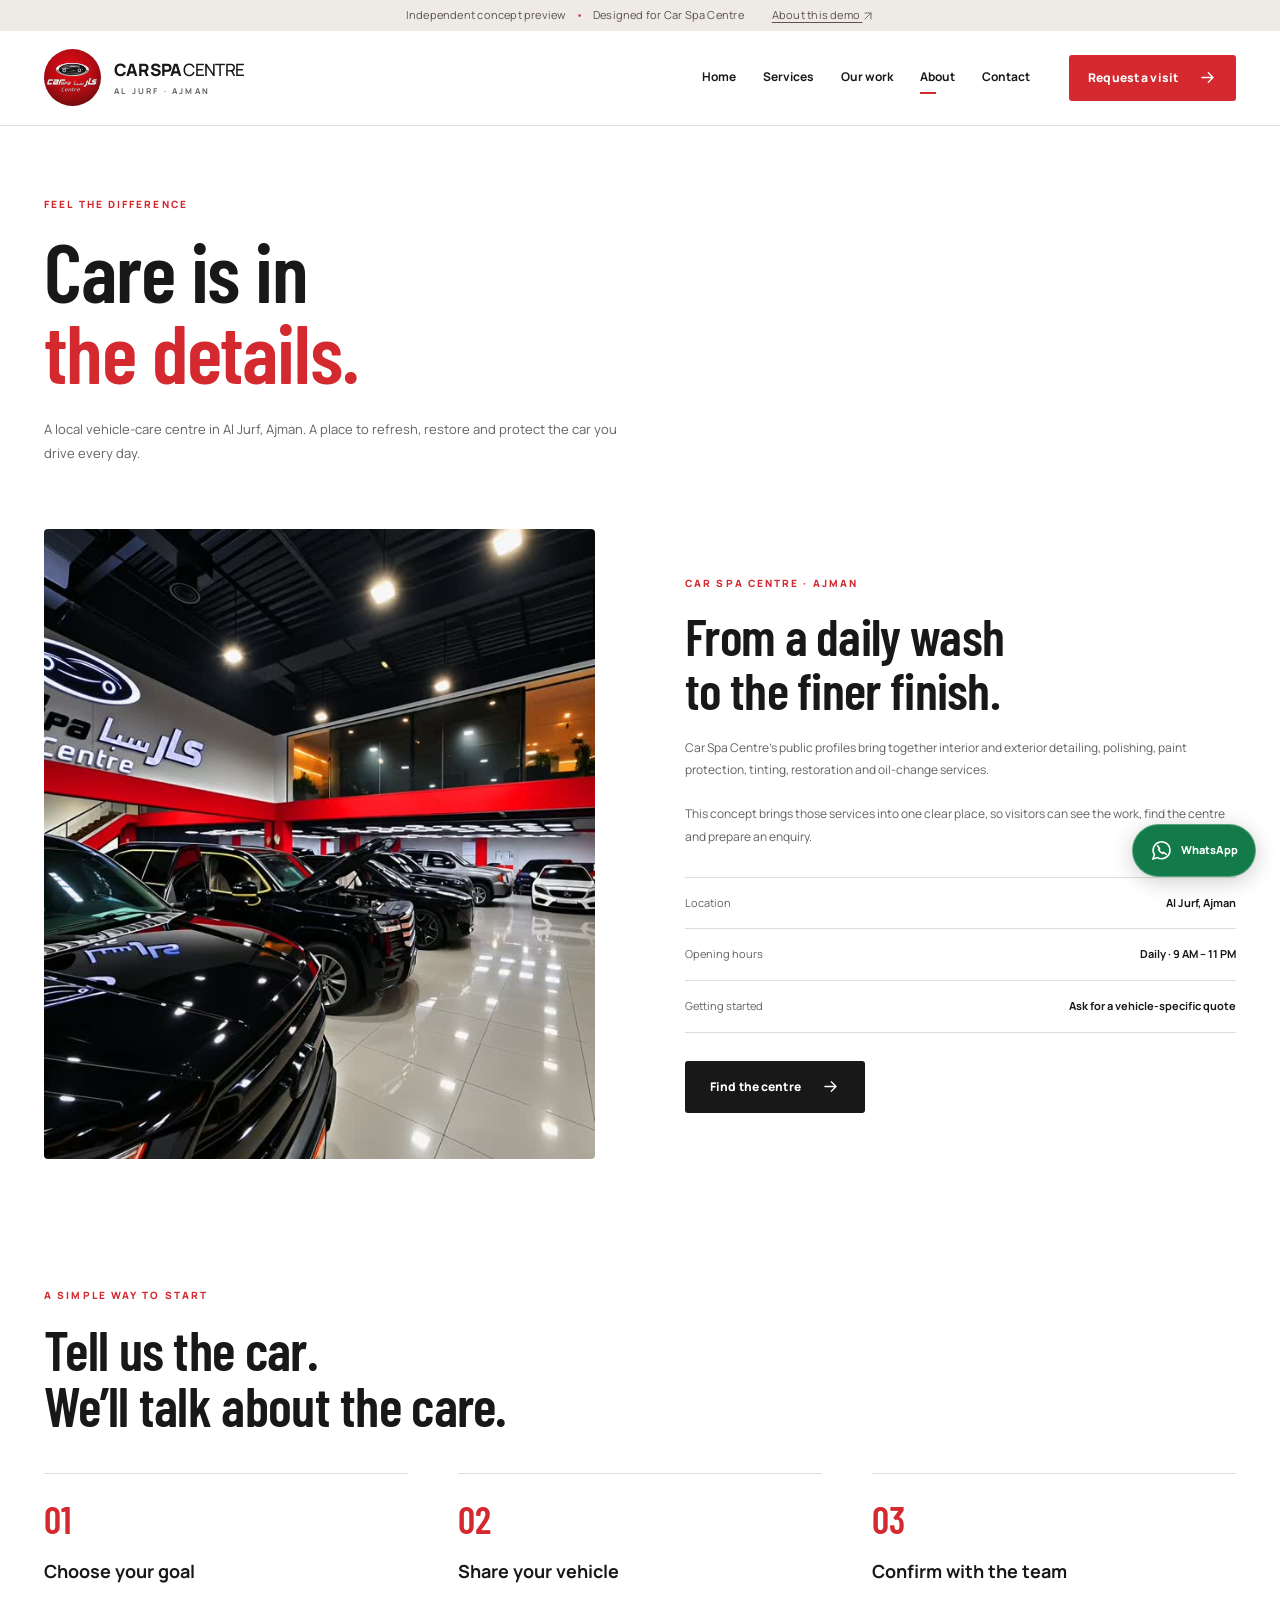
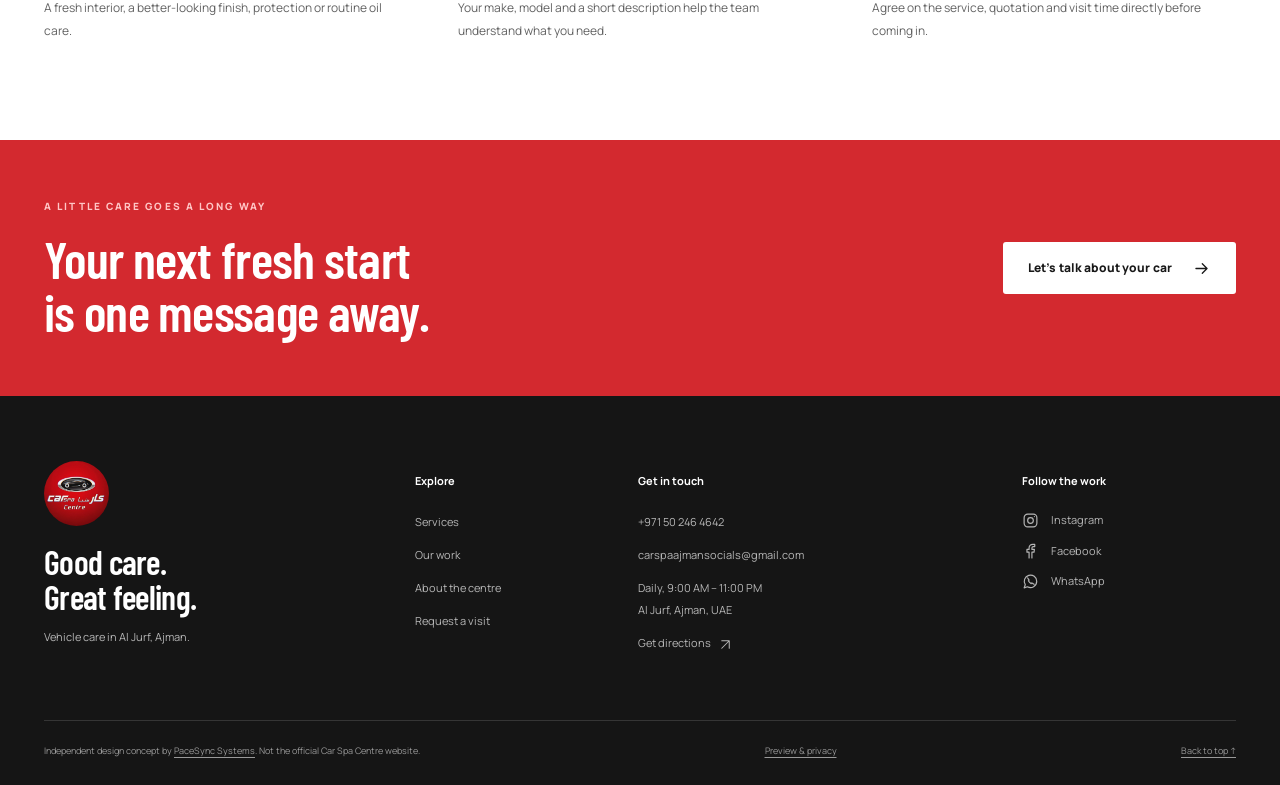
==== about.html @ 557c036c "Build Car Spa Centre independent responsive website concept" ====
<!doctype html><html lang="en"><head><meta charset="utf-8"><meta name="viewport" content="width=device-width,initial-scale=1"><title>About | Car Spa Centre Concept</title><meta name="description" content="Independent concept preview for Car Spa Centre in Al Jurf, Ajman. Explore vehicle detailing, polishing, PPF, tinting and visit enquiries."><meta name="robots" content="noindex,nofollow,noarchive"><meta name="theme-color" content="#151515"><meta name="referrer" content="strict-origin-when-cross-origin"><meta property="og:title" content="Car Spa Centre | Website Concept"><meta property="og:description" content="A temporary, independent website concept for Car Spa Centre in Ajman."><link rel="icon" type="image/jpeg" href="./assets/logo.jpg"><link rel="preconnect" href="https://fonts.googleapis.com"><link rel="preconnect" href="https://fonts.gstatic.com" crossorigin><link href="https://fonts.googleapis.com/css2?family=Barlow+Condensed:wght@500;600;700;800&family=Manrope:wght@400;500;600;700;800&display=swap" rel="stylesheet"><link href="./assets/style.css" rel="stylesheet"><script src="./assets/app.js" defer></script></head><body id="top"><a class="skip" href="#main">Skip to content</a>
    <div class="preview-ribbon">Independent concept preview <span>•</span> Designed for Car Spa Centre <a href="./privacy.html">About this demo <svg class="icon " viewBox="0 0 24 24" fill="none" stroke="currentColor" stroke-width="1.65" stroke-linecap="round" stroke-linejoin="round" aria-hidden="true"><path d="M6 18 18 6M6 6h12v12"/></svg></a></div>
    <header class="site-header"><div class="wrap nav-wrap">
      <a class="brand" href="./index.html" aria-label="Car Spa Centre home"><img src="./assets/logo.jpg" width="60" height="60" alt="Car Spa Centre logo"><span>CAR SPA <strong>CENTRE</strong><small>AL JURF · AJMAN</small></span></a>
      <button class="menu-toggle" aria-label="Open navigation" aria-controls="main-nav" aria-expanded="false"><svg class="icon " viewBox="0 0 24 24" fill="none" stroke="currentColor" stroke-width="1.65" stroke-linecap="round" stroke-linejoin="round" aria-hidden="true"><path d="M4 7h16M4 12h16M4 17h16"/></svg></button>
      <nav id="main-nav" aria-label="Main navigation"><a class="nav-link" href="./index.html">Home</a><a class="nav-link" href="./services.html">Services</a><a class="nav-link" href="./gallery.html">Our work</a><a class="nav-link active" href="./about.html">About</a><a class="nav-link" href="./contact.html">Contact</a><a class="btn btn-red" href="./booking.html">Request a visit<svg class="icon " viewBox="0 0 24 24" fill="none" stroke="currentColor" stroke-width="1.65" stroke-linecap="round" stroke-linejoin="round" aria-hidden="true"><path d="M5 12h14M13 6l6 6-6 6"/></svg></a></nav>
    </div></header><main id="main"><section class="page-heading wrap"><div><p class="eyebrow">FEEL THE DIFFERENCE</p><h1>Care is in<br><em>the details.</em></h1><p class="lede">A local vehicle-care centre in Al Jurf, Ajman. A place to refresh, restore and protect the car you drive every day.</p></div></section><section class="wrap about-layout"><div class="about-photo"><img src="./assets/social-10.jpg" alt="Vehicles inside Car Spa Centre’s Ajman workshop" loading="lazy"></div><div class="about-copy"><p class="eyebrow">CAR SPA CENTRE · AJMAN</p><h2>From a daily wash<br>to the finer finish.</h2><p>Car Spa Centre’s public profiles bring together interior and exterior detailing, polishing, paint protection, tinting, restoration and oil-change services.</p><p>This concept brings those services into one clear place, so visitors can see the work, find the centre and prepare an enquiry.</p><div class="about-facts"><div><span>Location</span><strong>Al Jurf, Ajman</strong></div><div><span>Opening hours</span><strong>Daily · 9 AM – 11 PM</strong></div><div><span>Getting started</span><strong>Ask for a vehicle-specific quote</strong></div></div><a class="btn btn-dark" href="./contact.html">Find the centre<svg class="icon " viewBox="0 0 24 24" fill="none" stroke="currentColor" stroke-width="1.65" stroke-linecap="round" stroke-linejoin="round" aria-hidden="true"><path d="M5 12h14M13 6l6 6-6 6"/></svg></a></div></section><section class="section wrap"><p class="eyebrow">A SIMPLE WAY TO START</p><h2>Tell us the car.<br>We’ll talk about the care.</h2><div class="steps-grid"><article><span>01</span><h3>Choose your goal</h3><p>A fresh interior, a better-looking finish, protection or routine oil care.</p></article><article><span>02</span><h3>Share your vehicle</h3><p>Your make, model and a short description help the team understand what you need.</p></article><article><span>03</span><h3>Confirm with the team</h3><p>Agree on the service, quotation and visit time directly before coming in.</p></article></div></section><section class="cta-band"><div class="wrap cta-inner"><div><p class="eyebrow light">A LITTLE CARE GOES A LONG WAY</p><h2>Your next fresh start<br>is one message away.</h2></div><a class="btn btn-white" href="./booking.html">Let’s talk about your car<svg class="icon " viewBox="0 0 24 24" fill="none" stroke="currentColor" stroke-width="1.65" stroke-linecap="round" stroke-linejoin="round" aria-hidden="true"><path d="M5 12h14M13 6l6 6-6 6"/></svg></a></div></section></main><footer class="site-footer"><div class="wrap footer-top">
      <div class="footer-brand"><img src="./assets/logo.jpg" width="78" height="78" alt="Car Spa Centre logo"><h2>Good care.<br>Great feeling.</h2><p>Vehicle care in Al Jurf, Ajman.</p></div>
      <div><h3>Explore</h3><a href="./services.html">Services</a><a href="./gallery.html">Our work</a><a href="./about.html">About the centre</a><a href="./booking.html">Request a visit</a></div>
      <div><h3>Get in touch</h3><a href="tel:+971502464642">+971 50 246 4642</a><a href="mailto:carspaajmansocials@gmail.com">carspaajmansocials@gmail.com</a><p>Daily, 9:00 AM – 11:00 PM<br>Al Jurf, Ajman, UAE</p><a href="https://maps.app.goo.gl/d8m8VU2Wt5PqxQD37" target="_blank" rel="noopener noreferrer">Get directions <svg class="icon " viewBox="0 0 24 24" fill="none" stroke="currentColor" stroke-width="1.65" stroke-linecap="round" stroke-linejoin="round" aria-hidden="true"><path d="M6 18 18 6M6 6h12v12"/></svg></a></div>
      <div><h3>Follow the work</h3><div class="social-links"><a class="" href="https://www.instagram.com/carspacentre_/" target="_blank" rel="noopener noreferrer"><svg class="icon " viewBox="0 0 24 24" fill="none" stroke="currentColor" stroke-width="1.65" stroke-linecap="round" stroke-linejoin="round" aria-hidden="true"><rect x="3" y="3" width="18" height="18" rx="5"/><circle cx="12" cy="12" r="4"/><path d="M17.5 6.5h.01"/></svg><span>Instagram</span></a><a class="" href="https://www.facebook.com/profile.php?id=61586666601255" target="_blank" rel="noopener noreferrer"><svg class="icon " viewBox="0 0 24 24" fill="none" stroke="currentColor" stroke-width="1.65" stroke-linecap="round" stroke-linejoin="round" aria-hidden="true"><path d="M14 21v-8h3l.5-4H14V7c0-1.5.5-2 2-2h2V2h-3c-3 0-5 2-5 5v2H7v4h3v8"/></svg><span>Facebook</span></a><a class="" href="https://wa.me/971522851669" target="_blank" rel="noopener noreferrer"><svg class="icon " viewBox="0 0 24 24" fill="none" stroke="currentColor" stroke-width="1.65" stroke-linecap="round" stroke-linejoin="round" aria-hidden="true"><path d="M20.8 11.7a8.8 8.8 0 0 1-13.1 7.7L3 21l1.6-4.5a8.8 8.8 0 1 1 16.2-4.8Z"/><path d="m8 7 2 3-1 1c1 2 2 3 4 4l1-1 3 2"/></svg><span>WhatsApp</span></a></div></div>
    </div><div class="wrap footer-bottom"><p>Independent design concept by <a href="https://pacesyncsystems.com" target="_blank" rel="noopener noreferrer">PaceSync Systems</a>. Not the official Car Spa Centre website.</p><a href="./privacy.html">Preview & privacy</a><a href="#top">Back to top ↑</a></div></footer>
    <a class="floating-wa" href="https://wa.me/971522851669" target="_blank" rel="noopener noreferrer" aria-label="Open Car Spa Centre WhatsApp"><svg class="icon " viewBox="0 0 24 24" fill="none" stroke="currentColor" stroke-width="1.65" stroke-linecap="round" stroke-linejoin="round" aria-hidden="true"><path d="M20.8 11.7a8.8 8.8 0 0 1-13.1 7.7L3 21l1.6-4.5a8.8 8.8 0 1 1 16.2-4.8Z"/><path d="m8 7 2 3-1 1c1 2 2 3 4 4l1-1 3 2"/></svg><span>WhatsApp</span></a></body></html>
---- assets/style.css ----
:root{--red:#d3292f;--red-dark:#ae1e25;--ink:#181818;--muted:#626262;--paper:#fff;--soft:#f5f4f1;--line:#deded9;--display:'Barlow Condensed',Impact,'Arial Narrow',sans-serif;--sans:Manrope,Arial,sans-serif}*{box-sizing:border-box}html{scroll-behavior:smooth;scroll-padding-top:124px}body{margin:0;background:var(--paper);color:var(--ink);font-family:var(--sans);font-size:15px;line-height:1.7}h1,h2,h3,p{margin:0}h1,h2,h3{line-height:1.05}a{color:inherit;text-decoration:none}button,input,select,textarea{font:inherit}button,a,input,textarea,select{-webkit-tap-highlight-color:transparent}button{cursor:pointer}a,button{touch-action:manipulation}img{max-width:100%;display:block}button{color:inherit}button:focus-visible,a:focus-visible,summary:focus-visible{outline:3px solid #e88b19;outline-offset:4px}input:focus,select:focus,textarea:focus{outline:2px solid var(--red);outline-offset:1px}[hidden]{display:none!important}.wrap{width:min(1280px,calc(100% - 88px));margin:auto}.icon{width:22px;height:22px;flex-shrink:0;vertical-align:middle}.sr-only{position:absolute;width:1px;height:1px;padding:0;overflow:hidden;clip:rect(0,0,0,0);white-space:nowrap;border:0}.skip{position:fixed;left:16px;top:-80px;z-index:100;padding:12px 20px;background:white;color:black}.skip:focus{top:12px}.preview-ribbon{display:flex;gap:10px;justify-content:center;align-items:center;background:#eeeae5;color:#5c514e;font-size:11px;letter-spacing:.02em;padding:6px 18px;min-height:30px}.preview-ribbon a{margin-left:18px;text-decoration:underline;text-underline-offset:3px}.preview-ribbon .icon{width:12px;height:12px}.preview-ribbon span{color:var(--red)}.site-header{position:sticky;top:0;background:#fff;z-index:30;border-bottom:1px solid var(--line)}.nav-wrap{height:94px;display:flex;justify-content:space-between;align-items:center;gap:24px}.brand{display:flex;align-items:center;gap:13px;line-height:1}.brand img{width:57px;height:57px;border-radius:50%;object-fit:cover}.brand>span{font-size:17px;font-weight:800;letter-spacing:-.7px}.brand strong{font-weight:500}.brand small{display:block;font-size:8px;font-weight:700;letter-spacing:2.2px;margin-top:9px;color:var(--muted)}nav{display:flex;align-items:center;gap:27px}.nav-link{font-size:12px;font-weight:700;position:relative;padding:12px 0}.nav-link.active:after{content:'';position:absolute;bottom:6px;left:0;width:16px;height:2px;background:var(--red)}.nav-link:hover{color:var(--red)}.btn{display:inline-flex;align-items:center;justify-content:center;gap:20px;min-height:52px;padding:15px 24px;border:1px solid transparent;border-radius:3px;font-size:12px;line-height:1.5;font-weight:800;letter-spacing:.01em;transition:background .2s,transform .2s;white-space:normal}.btn:hover{transform:translateY(-2px)}.btn-red{color:white;background:var(--red)}.btn-red:hover{background:var(--red-dark)}.btn-dark{background:var(--ink);color:#fff}.btn-dark:hover{background:#383838}.btn-white{background:#fff;color:var(--ink)}.btn-white:hover{background:#f4e4e4}.btn-outline{border:1px solid var(--line);background:white;gap:10px}.btn-outline:hover{border-color:var(--ink)}nav .btn{margin-left:12px;min-height:46px;padding:12px 18px}.btn .icon{width:19px;height:19px}.menu-toggle{display:none;background:none;border:0;padding:12px}.hero{background:#151515;color:white;overflow:hidden}.hero-layout{display:grid;grid-template-columns:1.06fr 1fr;min-height:675px;position:relative}.hero-copy{padding:65px 35px 44px 0;position:relative;z-index:1}.eyebrow{font-size:10px;font-weight:800;letter-spacing:2.1px;color:var(--red);line-height:1.6;margin-bottom:18px}.eyebrow.light{color:#ffc6c6}.hero .eyebrow{color:#e9c4c3;display:flex;align-items:center;gap:10px}.red-line{width:28px;height:2px;background:var(--red);display:inline-block}.hero h1{font:800 clamp(70px,7.7vw,118px)/.94 var(--display);letter-spacing:-1.9px;margin:19px 0 24px}.hero h1 em{font-style:normal;color:#ed3a42}.hero-description{font-size:14px;line-height:1.8;color:#cecece;max-width:430px}.hero-actions{display:flex;gap:30px;align-items:center;margin-top:31px}.text-link{display:inline-flex;align-items:center;gap:15px;font-size:12px;font-weight:800;color:white;padding:7px 0;line-height:1.4}.text-link .icon{width:19px;height:19px}.text-link:hover{color:#ea454a}.text-link.dark{color:var(--ink);border-bottom:1px solid var(--ink)}.text-link.dark:hover{color:var(--red);border-color:var(--red)}.hero-location{display:flex;gap:13px;align-items:center;padding-top:28px;margin-top:40px;border-top:1px solid #424242;max-width:385px;font-size:12px}.hero-location>.icon{color:#ed3a42}.hero-location span{font-size:10px;color:#a4a4a4;display:block}.hero-location a{margin-left:auto}.hero-image{position:relative;min-height:100%;margin-right:calc((100vw - min(1280px,100vw - 88px)) / -2);overflow:hidden;background:#333}.hero-image>img{width:100%;height:100%;object-fit:cover;object-position:center 53%;position:absolute}.hero-image:after{content:'';position:absolute;inset:0;background:linear-gradient(90deg,rgba(21,21,21,.18),transparent 40%),linear-gradient(0deg,rgba(0,0,0,.65),transparent 35%);pointer-events:none}.image-side-note{position:absolute;left:0;top:42px;writing-mode:vertical-rl;transform:rotate(180deg);padding:18px 12px;background:var(--red);font-size:9px;font-weight:800;letter-spacing:2.5px;z-index:2}.image-corner{position:absolute;right:40px;top:35px;font-size:10px;font-weight:600;text-align:right;letter-spacing:2px;z-index:2;line-height:1.7;text-shadow:0 1px 8px #000}.image-corner strong{font-size:11px;color:white}.hero-image-link{position:absolute;right:40px;bottom:38px;z-index:3;display:flex;align-items:center;gap:25px;font-size:12px;font-weight:800;border-bottom:1px solid #bbb;padding-bottom:8px}.service-marquee{background:var(--red);overflow:hidden;color:white;padding:16px 0}.service-marquee>div{display:flex;align-items:center;justify-content:center;gap:34px;white-space:nowrap;font:600 17px var(--display);letter-spacing:1.2px}.service-marquee span{font-size:12px;opacity:.65}.section{padding-top:98px;padding-bottom:98px}.section-heading{display:flex;justify-content:space-between;gap:44px;align-items:flex-end;margin-bottom:38px}.section-heading h2,h2{font-family:var(--display);font-weight:600;font-size:clamp(38px,4.3vw,60px);letter-spacing:-.7px;line-height:1.02}.section-heading>div:last-child>p{font-size:12px;color:var(--muted);line-height:1.9;margin-bottom:13px}.services-grid{display:grid;grid-template-columns:repeat(4,1fr);gap:22px}.service-card{display:block}.service-photo{position:relative;aspect-ratio:4/4.4;background:#ddd;overflow:hidden;border-radius:4px}.service-photo>img{width:100%;height:100%;object-fit:cover;transition:transform .5s}.service-card:hover .service-photo>img{transform:scale(1.04)}.service-photo:after{content:'';position:absolute;inset:50% 0 0;background:linear-gradient(transparent,#0006)}.service-photo>span{position:absolute;left:17px;top:13px;z-index:1;color:white;font:500 25px var(--display);text-shadow:0 2px 8px #000}.service-photo>.icon{position:absolute;bottom:17px;right:17px;color:white;z-index:1}.service-info{padding:20px 0 0;border-top:2px solid var(--red);margin-top:12px}.service-info h3{font-size:16px;line-height:1.4;font-weight:800;letter-spacing:-.4px}.service-info p{font-size:11px;color:var(--muted);margin-top:8px}.care-finder{background:var(--soft);padding:75px 0}.finder-layout{display:grid;grid-template-columns:.8fr 1.2fr;gap:80px;align-items:center}.finder-layout>div>p:not(.eyebrow){font-size:12px;color:var(--muted);margin-top:20px}.finder-panel{background:white;border:1px solid var(--line);padding:28px;border-radius:5px}.finder-options{display:flex;gap:8px;flex-wrap:wrap;margin-bottom:29px}.finder-option{display:flex;align-items:center;justify-content:space-between;gap:14px;padding:12px 13px;background:#fff;border:1px solid var(--line);font-size:11px;font-weight:800;border-radius:2px;flex:1}.finder-option.selected{background:var(--ink);border-color:var(--ink);color:#fff}.finder-option .icon{width:15px;height:15px}.finder-result{border-top:1px solid var(--line);padding-top:25px}.tiny-label{font-size:9px;letter-spacing:1.5px;color:var(--red);font-weight:800}.finder-result h3{font:600 31px var(--display);margin:9px 0}.finder-result p{font-size:12px;color:var(--muted);max-width:440px;margin-bottom:13px;min-height:42px}.gallery-grid{display:grid;grid-template-columns:repeat(3,1fr);gap:32px 24px}.gallery-card{min-width:0}.gallery-open{border:0;padding:0;display:block;width:100%;position:relative;overflow:hidden;background:#222;border-radius:4px}.gallery-open>img{width:100%;aspect-ratio:4/4.9;object-fit:cover;transition:transform .5s}.gallery-open:hover>img{transform:scale(1.04)}.home-gallery .gallery-open>img{aspect-ratio:4/4.4}.gallery-zoom{position:absolute;right:15px;bottom:15px;width:38px;height:38px;display:grid;place-items:center;background:white;border-radius:50%;color:var(--ink)}.gallery-caption{padding-top:16px;display:flex;justify-content:space-between;align-items:center;gap:15px}.gallery-caption span{font-size:9px;letter-spacing:1.2px;text-transform:uppercase;color:var(--red);font-weight:800}.gallery-caption h3{font-size:12px;margin-top:8px;line-height:1.5;font-weight:700}.source-link{padding:8px;color:var(--muted)}.source-link:hover{color:var(--red)}.source-link .icon{width:18px;height:18px}.visit-section{background:var(--soft)}.visit-layout{display:grid;grid-template-columns:1fr 1fr;gap:90px;align-items:center;padding:65px 0}.visit-photo{position:relative;overflow:hidden;border-radius:4px}.visit-photo img{width:100%;height:540px;object-fit:cover;object-position:center 60%}.photo-note{position:absolute;bottom:24px;left:24px;color:white;background:#171717;padding:11px 18px;font-size:10px;letter-spacing:.5px}.visit-copy>p:not(.eyebrow){font-size:13px;line-height:1.9;color:var(--muted);margin:22px 0 28px;max-width:430px}.detail-row{display:flex;align-items:center;gap:16px;margin:19px 0;font-size:12px}.detail-row>.icon{color:var(--red)}.detail-row strong{display:block;font-weight:800}.detail-row span{display:block;color:var(--muted);font-size:11px;margin-top:3px}.visit-copy>.btn{margin-top:18px}.cta-band{background:var(--red);color:white;padding:58px 0}.cta-inner{display:flex;justify-content:space-between;align-items:center;gap:35px}.cta-inner h2{font-size:52px}.site-footer{background:#151515;color:#ddd;padding-top:65px}.footer-top{display:grid;grid-template-columns:1.2fr .65fr 1.25fr .8fr;gap:50px;padding-bottom:55px}.footer-brand img{width:65px;height:65px;border-radius:50%;margin-bottom:19px}.footer-brand h2{font-size:34px;color:white}.footer-brand p{font-size:10px;color:#9b9b9b;margin-top:12px}.footer-top h3{font-size:11px;color:#fff;margin:14px 0 24px}.footer-top>div>a,.footer-top>div>p{font-size:11px;display:block;line-height:2;margin:11px 0;color:#b7b7b7;overflow-wrap:anywhere}.footer-top a:hover{color:white}.footer-top>div>a>.icon{width:15px;height:15px;margin-left:5px}.social-links{display:flex;flex-direction:column;gap:12px;font-size:11px;color:#b7b7b7}.social-links a{display:flex;align-items:center;gap:12px}.social-links .icon{width:17px;height:17px}.footer-bottom{display:flex;align-items:center;justify-content:space-between;gap:30px;border-top:1px solid #353535;padding:22px 0 27px;font-size:9px;color:#999}.footer-bottom a{text-decoration:underline;text-underline-offset:3px;white-space:nowrap}.footer-bottom p>a{white-space:normal}.floating-wa{position:fixed;bottom:23px;right:24px;display:flex;align-items:center;gap:8px;background:#137a49;color:white;border:1px solid #ffffff4d;border-radius:40px;padding:14px 17px;box-shadow:0 4px 22px #0003;z-index:25;font-size:11px;font-weight:800}.floating-wa:hover{background:#096237}.floating-wa .icon{width:23px;height:23px}.page-heading{display:flex;justify-content:space-between;gap:40px;align-items:flex-end;padding-top:70px;padding-bottom:55px}.page-heading h1{font:600 clamp(58px,6.5vw,88px)/.98 var(--display);letter-spacing:-1.1px}.page-heading h1 em{color:var(--red);font-style:normal}.page-heading .lede{font-size:13px;line-height:1.9;color:var(--muted);margin-top:24px;max-width:600px}.service-jump{display:flex;gap:32px;padding:22px 0;border-top:1px solid var(--line);border-bottom:1px solid var(--line);margin-bottom:50px;font-size:11px;font-weight:800;flex-wrap:wrap}.service-jump a:hover{color:var(--red)}.service-details{padding-bottom:30px}.service-detail{display:grid;grid-template-columns:1fr 1.05fr;gap:80px;padding:20px 0 75px;align-items:center;scroll-margin-top:125px}.service-detail:nth-child(even) .detail-image{order:2}.detail-image{height:490px;overflow:hidden;background:#ddd;border-radius:4px}.detail-image img{width:100%;height:100%;object-fit:cover}.service-number{color:var(--red);font-size:10px;letter-spacing:1.5px;font-weight:800}.detail-copy h2{font-size:52px;margin-top:15px}.detail-copy>p{font-size:12px;color:var(--muted);line-height:1.9;margin:15px 0}.detail-copy>p.service-subtitle{font-weight:800;color:var(--ink);font-size:14px}.check-list{list-style:none;padding:0;margin:25px 0;font-size:12px}.check-list li{display:flex;align-items:center;gap:12px;margin:11px 0}.check-list .icon{width:16px;height:16px;color:var(--red)}.quote-line{border-top:1px solid var(--line);padding-top:19px;margin:23px 0;display:flex;justify-content:space-between;gap:20px;font-size:11px}.quote-line>span{color:var(--muted)}.quote-line>strong{font-size:12px}.quote-note{background:var(--soft);padding:38px;display:grid;grid-template-columns:1fr 1fr auto;gap:35px;align-items:center;border-left:3px solid var(--red)}.quote-note>div>.icon{color:var(--red);margin-bottom:15px}.quote-note h2{font-size:33px}.quote-note>p{font-size:12px;color:var(--muted);line-height:1.9}.faq-section h2{font-size:48px}.faq-list{margin-top:30px;border-top:1px solid var(--line)}details{border-bottom:1px solid var(--line);padding:23px 0}summary{cursor:pointer;font-size:13px;font-weight:800;display:flex;list-style:none;justify-content:space-between;gap:20px}summary::-webkit-details-marker{display:none}summary>span{color:var(--red);font-size:20px;line-height:1}details[open] summary>span{transform:rotate(45deg)}details p{font-size:12px;color:var(--muted);line-height:1.9;margin-top:16px;max-width:780px}.gallery-section{padding-bottom:90px}.gallery-filters{display:flex;gap:10px;flex-wrap:wrap;border-top:1px solid var(--line);padding-top:26px}.gallery-filter{font-size:11px;border:1px solid var(--line);padding:11px 23px;background:white;border-radius:2px;font-weight:700}.gallery-filter.selected{background:var(--ink);color:#fff;border-color:var(--ink)}.gallery-count{font-size:10px;color:var(--muted);margin:24px 0}.source-note{font-size:10px;color:var(--muted);max-width:680px;margin-top:34px;line-height:1.9}.center-link{text-align:center;margin-top:40px}.about-layout{display:grid;grid-template-columns:1fr 1fr;gap:90px;align-items:center;padding:8px 0 30px}.about-photo{height:630px;overflow:hidden;border-radius:4px}.about-photo img{width:100%;height:100%;object-fit:cover}.about-copy>p:not(.eyebrow){font-size:12px;line-height:1.9;color:var(--muted);margin:21px 0}.about-copy h2{font-size:52px}.about-facts{margin:28px 0;border-top:1px solid var(--line)}.about-facts>div{display:flex;justify-content:space-between;gap:25px;padding:16px 0;border-bottom:1px solid var(--line);font-size:11px}.about-facts>div>span{color:var(--muted)}.steps-grid{display:grid;grid-template-columns:repeat(3,1fr);gap:50px;margin-top:40px}.steps-grid article{border-top:1px solid var(--line);padding-top:22px}.steps-grid article>span{color:var(--red);font:600 38px var(--display)}.steps-grid h3{font-size:18px;line-height:1.3;margin:18px 0 13px}.steps-grid p{font-size:12px;color:var(--muted);line-height:1.9}.contact-layout{display:grid;grid-template-columns:.9fr 1.25fr;gap:80px;padding-bottom:30px;align-items:start}.contact-tile{display:flex;align-items:flex-start;gap:20px;padding:25px 0;border-top:1px solid var(--line)}.contact-tile>.icon{color:var(--red);width:26px;height:26px;margin-top:4px}.contact-tile>span{display:flex;flex-direction:column;min-width:0}.contact-tile small{font-size:8px;letter-spacing:1px;font-weight:800;color:var(--muted)}.contact-tile strong{font-size:21px;margin:7px 0;font-weight:700;letter-spacing:-.5px}.contact-tile>span>span{font-size:10px;display:flex;align-items:center;gap:16px}.contact-tile>span>span>.icon{width:15px;height:15px}.email-tile strong{font-size:15px;overflow-wrap:anywhere}.contact-hours{display:flex;gap:20px;padding:25px 0;border-top:1px solid var(--line);font-size:12px}.contact-hours>.icon{color:var(--red)}.contact-hours p{color:var(--muted);font-size:11px;margin-top:8px}.social-buttons{display:flex;gap:10px;flex-wrap:wrap;margin-top:10px}.form-shell{padding:34px;background:var(--soft);border:1px solid #e9e7e1;border-radius:5px}.form-shell h2{font-size:38px;margin-bottom:27px}.form-shell .eyebrow{margin-bottom:12px}.form-grid{display:grid;grid-template-columns:1fr 1fr;gap:20px 15px}.field{min-width:0}.field.full{grid-column:1/-1}.field label{font-size:10px;font-weight:800;display:block;margin-bottom:8px}.field label>span{font-weight:500;color:var(--muted)}.field input,.field select,.field textarea{width:100%;border:1px solid #d8d5ce;background:#fff;border-radius:3px;padding:12px 13px;min-height:46px;font-size:12px;color:var(--ink);appearance:auto}.field textarea{resize:vertical}.field small{display:block;color:var(--muted);font-size:9px;line-height:1.7;margin-top:6px}.form-demo-note{display:flex;gap:12px;padding:16px 0 20px;font-size:10px;color:var(--muted);line-height:1.8}.form-demo-note .icon{color:var(--red);width:17px;height:17px;margin-top:3px}.form-demo-note strong{color:var(--ink)}.enquiry-form>.btn{width:100%}.form-privacy{font-size:9px;text-align:center;margin-top:15px;color:var(--muted)}.form-privacy>a{text-decoration:underline}.request-result{background:white;border:1px solid var(--line);border-top:3px solid var(--red);padding:23px;margin-top:25px;border-radius:3px}.request-result h3{font:600 30px var(--display);margin-bottom:15px}.request-result p:not(.eyebrow){font-size:11px;color:var(--muted);line-height:1.8;margin:12px 0}.request-summary{white-space:pre-wrap;overflow-wrap:anywhere;background:var(--soft);padding:15px}.request-result .btn{width:100%;margin-top:8px}.copy-request{background:none;border:0;font-size:10px;display:flex;margin-top:15px}.copy-status{font-size:10px;color:#17643c}.location-layout{display:grid;grid-template-columns:.7fr 1.3fr;gap:80px;align-items:center}.location-copy h2{font-size:56px}.location-copy>p:not(.eyebrow){font-size:13px;margin:20px 0;color:var(--muted)}.location-copy small{display:block;font-size:9px;color:var(--muted);margin-top:13px}.map-box{height:430px;border:1px solid var(--line);border-radius:5px;background:#e9e7e1;overflow:hidden}.map-box iframe{width:100%;height:100%;border:0}.booking-layout{display:grid;grid-template-columns:.85fr 1.15fr;gap:65px;padding-bottom:90px;align-items:start}.booking-photo{height:380px;overflow:hidden;border-radius:4px}.booking-photo>img{width:100%;height:100%;object-fit:cover;object-position:center 50%}.booking-info{padding:28px 0}.booking-info h2{font-size:34px}.booking-info .check-list{font-size:11px}.legal-copy{max-width:860px;margin-bottom:90px;padding-top:15px;border-top:1px solid var(--line)}.legal-copy h2{font-size:31px;margin:32px 0 15px}.legal-copy p{font-size:13px;color:var(--muted);line-height:1.9}.legal-copy a{color:var(--red);text-decoration:underline}.lightbox{border:0;padding:20px;border-radius:5px;background:#161616;color:white;max-width:min(850px,92vw);max-height:94vh;overflow:auto;box-shadow:0 20px 100px #0008}.lightbox::backdrop{background:#000d}.lightbox>img{max-height:74vh;width:auto;max-width:100%;margin:auto;object-fit:contain}.lightbox>div{display:flex;align-items:center;justify-content:space-between;gap:20px;padding:17px 0 0}.lightbox-title{font-size:12px}.lightbox-source{font-size:10px;color:#d5d5d5}.lightbox-source .icon{width:14px;height:14px}.lightbox-close{position:absolute;right:25px;top:25px;width:36px;height:36px;border:0;border-radius:50%;background:#fff;color:#111;display:grid;place-items:center}.lightbox-close>.icon{width:18px;height:18px}.fade-in{animation:appear .6s ease both}@keyframes appear{from{opacity:0;transform:translateY(12px)}to{opacity:1;transform:none}}
@media(min-width:1600px){.hero-layout{min-height:740px}.hero-copy{padding-top:80px}.hero h1{font-size:132px}.hero-image{margin-right:calc((100vw - 1280px)/-2)}}
@media(max-width:1120px){.wrap{width:calc(100% - 56px)}nav{gap:19px}.nav-wrap{height:85px}.brand>span{font-size:14px}.brand img{width:49px;height:49px}nav .btn{padding:11px 15px;margin-left:0}.hero-layout{min-height:620px}.hero-image{margin-right:-28px}.hero-copy{padding-top:55px}.hero h1{font-size:92px}.hero-actions{gap:20px}.hero-actions .btn{padding:15px 19px}.section{padding-top:75px;padding-bottom:75px}.services-grid{gap:16px}.service-info h3{font-size:14px}.finder-layout{gap:45px}.finder-panel{padding:24px}.finder-option{font-size:10px;padding:12px 10px}.visit-layout{gap:55px}.footer-top{gap:30px}.footer-top>div>a,.footer-top>div>p{font-size:10px}.contact-layout,.about-layout,.service-detail,.location-layout{gap:45px}.quote-note{grid-template-columns:1fr 1fr}.quote-note>.btn{grid-column:1/-1;justify-self:start}.booking-layout{gap:40px}.form-shell{padding:25px}}
@media(max-width:900px){.brand>span{font-size:15px}.menu-toggle{display:block}.nav-wrap{height:78px}nav{display:none;position:absolute;top:78px;left:0;right:0;padding:20px 28px 28px;background:white;border-bottom:1px solid var(--line);box-shadow:0 10px 20px #0001;align-items:stretch;gap:3px}nav.open{display:flex;flex-direction:column}.nav-link{padding:11px 0}nav .btn{margin-top:10px;align-self:flex-start}.hero h1{font-size:85px}.hero-layout{grid-template-columns:1.1fr 1fr;min-height:590px}.hero-copy{padding-right:20px;padding-bottom:32px}.hero-actions{flex-direction:column;align-items:flex-start;gap:15px}.hero-location{margin-top:25px}.hero-description{font-size:12px}.image-corner{right:24px;font-size:8px}.hero-image-link{right:24px;bottom:30px}.hero-image:after{background:linear-gradient(0deg,#0008,transparent 60%)}.hero-image>img{object-position:52% center}.section-heading{gap:25px}.section-heading h2,h2{font-size:46px}.section-heading>div:last-child{max-width:260px}.services-grid{grid-template-columns:repeat(2,1fr);gap:30px 20px}.service-photo{aspect-ratio:4/3.6}.service-info h3{font-size:16px}.finder-layout{grid-template-columns:1fr;gap:30px}.finder-layout>div:first-child{display:block}.finder-layout>div:first-child h2 br{display:none}.finder-options{flex-wrap:nowrap}.gallery-grid{gap:30px 18px}.gallery-caption h3{font-size:11px}.visit-layout{gap:40px}.visit-photo img{height:490px}.visit-copy h2{font-size:44px}.cta-inner h2{font-size:44px}.footer-top{grid-template-columns:1fr 1fr;gap:30px 45px}.footer-top>div>a,.footer-top>div>p{font-size:11px}.footer-top h3{margin-top:14px}.footer-bottom{font-size:8px;gap:20px}.page-heading{padding-top:55px;padding-bottom:45px}.page-heading h1{font-size:76px}.service-detail{gap:35px}.detail-copy h2{font-size:43px}.detail-image{height:450px}.contact-layout{grid-template-columns:.85fr 1.2fr;gap:30px}.contact-tile strong{font-size:17px}.contact-tile{gap:12px}.contact-tile small{font-size:7px}.email-tile strong{font-size:12px}.form-grid{grid-template-columns:1fr}.field.full{grid-column:auto}.form-shell h2{font-size:32px}.form-shell{padding:23px}.about-layout{gap:40px}.about-copy h2{font-size:44px}.about-photo{height:590px}.about-facts>div{flex-direction:column;gap:5px}.steps-grid{gap:25px}.booking-layout{grid-template-columns:.85fr 1.15fr;gap:30px}.booking-photo{height:340px}.booking-info h2{font-size:29px}.booking-info .check-list{font-size:10px}.location-layout{gap:40px}.location-copy h2{font-size:46px}}
@media(max-width:640px){html{scroll-padding-top:90px}.wrap{width:calc(100% - 40px)}.preview-ribbon{font-size:8px;gap:5px;min-height:28px;padding:7px 12px}.preview-ribbon a{margin-left:6px;font-size:8px}.preview-ribbon .icon{width:10px;height:10px}.brand{gap:9px}.brand img{width:45px;height:45px}.brand>span{font-size:14px;letter-spacing:-.5px}.brand small{font-size:7px;letter-spacing:1.8px;margin-top:7px}.nav-wrap{height:72px}.menu-toggle{padding:10px}nav{top:72px;padding:18px 20px 24px}.hero-layout{grid-template-columns:1fr;min-height:0}.hero-copy{padding:42px 0 33px}.hero .eyebrow{font-size:9px;margin-bottom:15px}.hero h1{font-size:clamp(74px,18vw,108px);letter-spacing:-1px;line-height:.95;margin:18px 0 20px}.hero-description{font-size:12px;line-height:1.8}.hero-actions{flex-direction:row;align-items:center;gap:22px;margin-top:26px}.btn{font-size:11px;min-height:49px;padding:14px 19px;gap:15px}.hero-actions .btn{padding:14px 17px;gap:15px}.hero-actions .text-link{font-size:10px;gap:7px}.hero-location{margin-top:28px;max-width:none;padding-top:20px}.hero-location>div{font-size:11px}.hero-location span{font-size:9px}.hero-image{height:435px;margin:0 -20px;min-height:0}.hero-image>img{position:relative;height:100%;object-position:center 49%}.image-side-note{top:24px;font-size:8px;letter-spacing:2px;padding:14px 9px}.image-corner{top:24px;right:22px}.hero-image-link{right:23px;bottom:25px;font-size:11px}.service-marquee{padding:12px 0}.service-marquee>div{justify-content:flex-start;padding:0 20px;font-size:14px;gap:24px}.section{padding-top:57px;padding-bottom:57px}.section-heading{display:block;margin-bottom:29px}.section-heading h2,h2{font-size:43px;letter-spacing:-.4px}.eyebrow{font-size:9px;letter-spacing:1.7px;margin-bottom:14px}.section-heading>div:last-child{margin-top:22px;max-width:none}.section-heading>div:last-child>p{font-size:11px;margin-bottom:10px}.services-grid{gap:25px 14px}.service-photo{aspect-ratio:4/4.7}.service-photo>span{font-size:21px;left:12px;top:10px}.service-photo>.icon{right:12px;bottom:12px;width:18px;height:18px}.service-info{padding-top:14px;margin-top:9px}.service-info h3{font-size:12px;letter-spacing:-.15px;line-height:1.5}.service-info p{font-size:9px;line-height:1.7;margin-top:5px}.care-finder{padding:51px 0}.finder-layout{gap:25px}.finder-layout>div>p:not(.eyebrow){font-size:11px;margin-top:16px}.finder-layout>div:first-child h2{font-size:43px;max-width:290px}.finder-layout>div:first-child h2 br{display:block}.finder-panel{padding:19px}.finder-options{gap:6px;margin-bottom:21px}.finder-option{padding:10px 8px;font-size:9px;line-height:1.6;display:block;text-align:left;min-height:58px}.finder-option>.icon{width:12px;height:12px;display:block;margin-top:7px}.finder-result h3{font-size:29px}.finder-result p{font-size:11px}.finder-result .text-link{font-size:10px}.gallery-grid{grid-template-columns:repeat(2,1fr);gap:27px 14px}.home-gallery{grid-template-columns:1fr;gap:27px}.home-gallery .gallery-card{display:none}.home-gallery .gallery-card:first-child{display:block}.home-gallery .gallery-open>img{aspect-ratio:4/4.3}.gallery-caption h3{font-size:10px;line-height:1.5;margin-top:5px}.gallery-caption{padding-top:12px;gap:5px}.gallery-caption span{font-size:8px}.source-link{padding:5px}.source-link .icon{width:15px;height:15px}.gallery-zoom{width:29px;height:29px;bottom:10px;right:10px}.gallery-zoom>.icon{width:17px;height:17px}.visit-layout{grid-template-columns:1fr;padding:36px 0 48px;gap:32px}.visit-photo img{height:380px;object-position:center 56%}.photo-note{font-size:9px;left:17px;bottom:17px;padding:10px 13px}.visit-copy h2{font-size:43px}.visit-copy>p:not(.eyebrow){font-size:12px;margin:18px 0 23px}.detail-row{gap:13px}.cta-band{padding:43px 0}.cta-inner{display:block}.cta-inner h2{font-size:42px}.cta-inner .btn{margin-top:25px}.site-footer{padding-top:43px}.footer-top{grid-template-columns:1fr 1fr;gap:27px 20px;padding-bottom:36px}.footer-brand{grid-column:1/-1;display:grid;grid-template-columns:55px 1fr;gap:10px 18px;align-items:center}.footer-brand img{width:55px;height:55px;margin:0}.footer-brand h2{font-size:31px}.footer-brand h2 br{display:none}.footer-brand p{grid-column:1/-1;margin:7px 0 0}.footer-top>div:nth-child(3){grid-column:1/-1;grid-row:3}.footer-top>div:nth-child(4){grid-column:2;grid-row:2}.footer-top h3{font-size:10px;margin:14px 0 18px}.footer-top>div>a,.footer-top>div>p{font-size:10px;margin:9px 0;line-height:1.9}.social-links{font-size:10px;gap:13px}.footer-bottom{display:flex;flex-wrap:wrap;gap:15px;padding:20px 0 85px;font-size:8px;line-height:1.8}.footer-bottom p{width:100%}.floating-wa{right:16px;bottom:16px;padding:12px 15px;font-size:10px}.floating-wa>.icon{width:21px;height:21px}.page-heading{padding-top:40px;padding-bottom:35px;display:block}.page-heading h1{font-size:64px;letter-spacing:-.8px}.page-heading .lede{font-size:12px;margin-top:21px;max-width:360px}.service-jump{font-size:9px;gap:12px 20px;padding:17px 0;margin-bottom:26px}.service-details{padding-bottom:15px}.service-detail{grid-template-columns:1fr;gap:28px;padding:10px 0 50px;scroll-margin-top:95px}.service-detail:nth-child(even) .detail-image{order:0}.detail-image{height:350px}.detail-copy h2{font-size:42px;margin-top:13px}.detail-copy>p{font-size:12px}.detail-copy>p.service-subtitle{font-size:13px}.service-number{font-size:9px}.check-list{font-size:11px;margin:21px 0}.quote-line{font-size:10px;gap:14px}.quote-line>strong{font-size:11px}.quote-note{grid-template-columns:1fr;gap:20px;padding:26px}.quote-note h2{font-size:33px}.quote-note>.btn{grid-column:auto;justify-self:stretch}.quote-note>p{font-size:11px}.faq-section h2{font-size:41px}summary{font-size:12px}details{padding:21px 0}details p{font-size:11px}.gallery-filters{gap:8px;padding-top:20px}.gallery-filter{padding:10px 14px;font-size:10px}.gallery-count{font-size:9px;margin:19px 0}.gallery-section{padding-bottom:55px}.source-note{font-size:9px}.lightbox{max-width:calc(100vw - 24px);padding:12px}.lightbox>img{max-height:72vh}.lightbox>div{display:block;padding:15px 0 4px}.lightbox-title{font-size:11px}.lightbox-source{font-size:9px;display:block;margin-top:10px}.lightbox-close{right:20px;top:20px}.about-layout{grid-template-columns:1fr;gap:32px;padding-bottom:0}.about-photo{height:430px}.about-copy h2{font-size:43px}.about-copy>p:not(.eyebrow){font-size:12px}.about-facts>div{flex-direction:row;gap:15px;font-size:10px}.about-facts strong{text-align:right;max-width:185px}.steps-grid{grid-template-columns:1fr;gap:25px;margin-top:28px}.steps-grid article{display:grid;grid-template-columns:44px 1fr;gap:5px 14px;padding-top:20px}.steps-grid article>span{grid-row:1/3;font-size:32px}.steps-grid h3{font-size:16px;margin:4px 0 6px}.steps-grid p{font-size:11px;grid-column:2}.contact-layout{grid-template-columns:1fr;gap:35px}.contact-tile{padding:21px 0;gap:16px}.contact-tile strong{font-size:21px}.contact-tile small{font-size:8px}.email-tile strong{font-size:15px}.contact-hours{padding:21px 0}.form-shell{padding:24px 20px}.form-shell h2{font-size:34px}.form-grid{grid-template-columns:1fr 1fr;gap:20px 12px}.field.full{grid-column:1/-1}.field label{font-size:9px}.field input,.field select,.field textarea{font-size:16px;padding:12px 10px;min-height:46px}.field input::placeholder,.field textarea::placeholder{font-size:12px}.form-demo-note{font-size:9px;gap:10px}.form-privacy{font-size:8px}.request-result{padding:17px}.request-result h3{font-size:28px}.request-result p:not(.eyebrow){font-size:10px}.request-result .btn{font-size:10px;gap:9px}.request-summary{font-size:10px;padding:12px}.location-layout{grid-template-columns:1fr;gap:28px;padding-top:55px}.location-copy h2{font-size:43px}.map-box{height:330px}.location-copy>p:not(.eyebrow){font-size:12px}.booking-layout{grid-template-columns:1fr;gap:26px;padding-bottom:55px}.booking-photo{height:300px}.booking-info{padding:23px 0 0}.booking-info h2{font-size:32px}.booking-info .check-list{font-size:11px}.legal-copy{padding-top:0;margin-bottom:60px}.legal-copy h2{font-size:29px}.legal-copy p{font-size:12px}}
@media(max-width:365px){.wrap{width:calc(100% - 32px)}.preview-ribbon{font-size:7px;gap:4px}.preview-ribbon a{font-size:7px;margin-left:3px}.hero h1{font-size:72px}.hero-actions{gap:15px}.hero-actions .btn{font-size:10px;padding:13px 14px;gap:9px}.hero-actions .text-link{font-size:9px;gap:5px}.hero-image{margin:0 -16px;height:390px}.page-heading h1{font-size:58px}.form-grid{grid-template-columns:1fr}.field.full{grid-column:auto}.form-shell{padding:22px 16px}.contact-tile strong{font-size:18px}.email-tile strong{font-size:13px}.about-facts>div{font-size:9px}.section-heading h2,h2{font-size:39px}.footer-brand h2{font-size:28px}}
@media(prefers-reduced-motion:reduce){html{scroll-behavior:auto}*,*:before,*:after{animation:none!important;transition:none!important}}
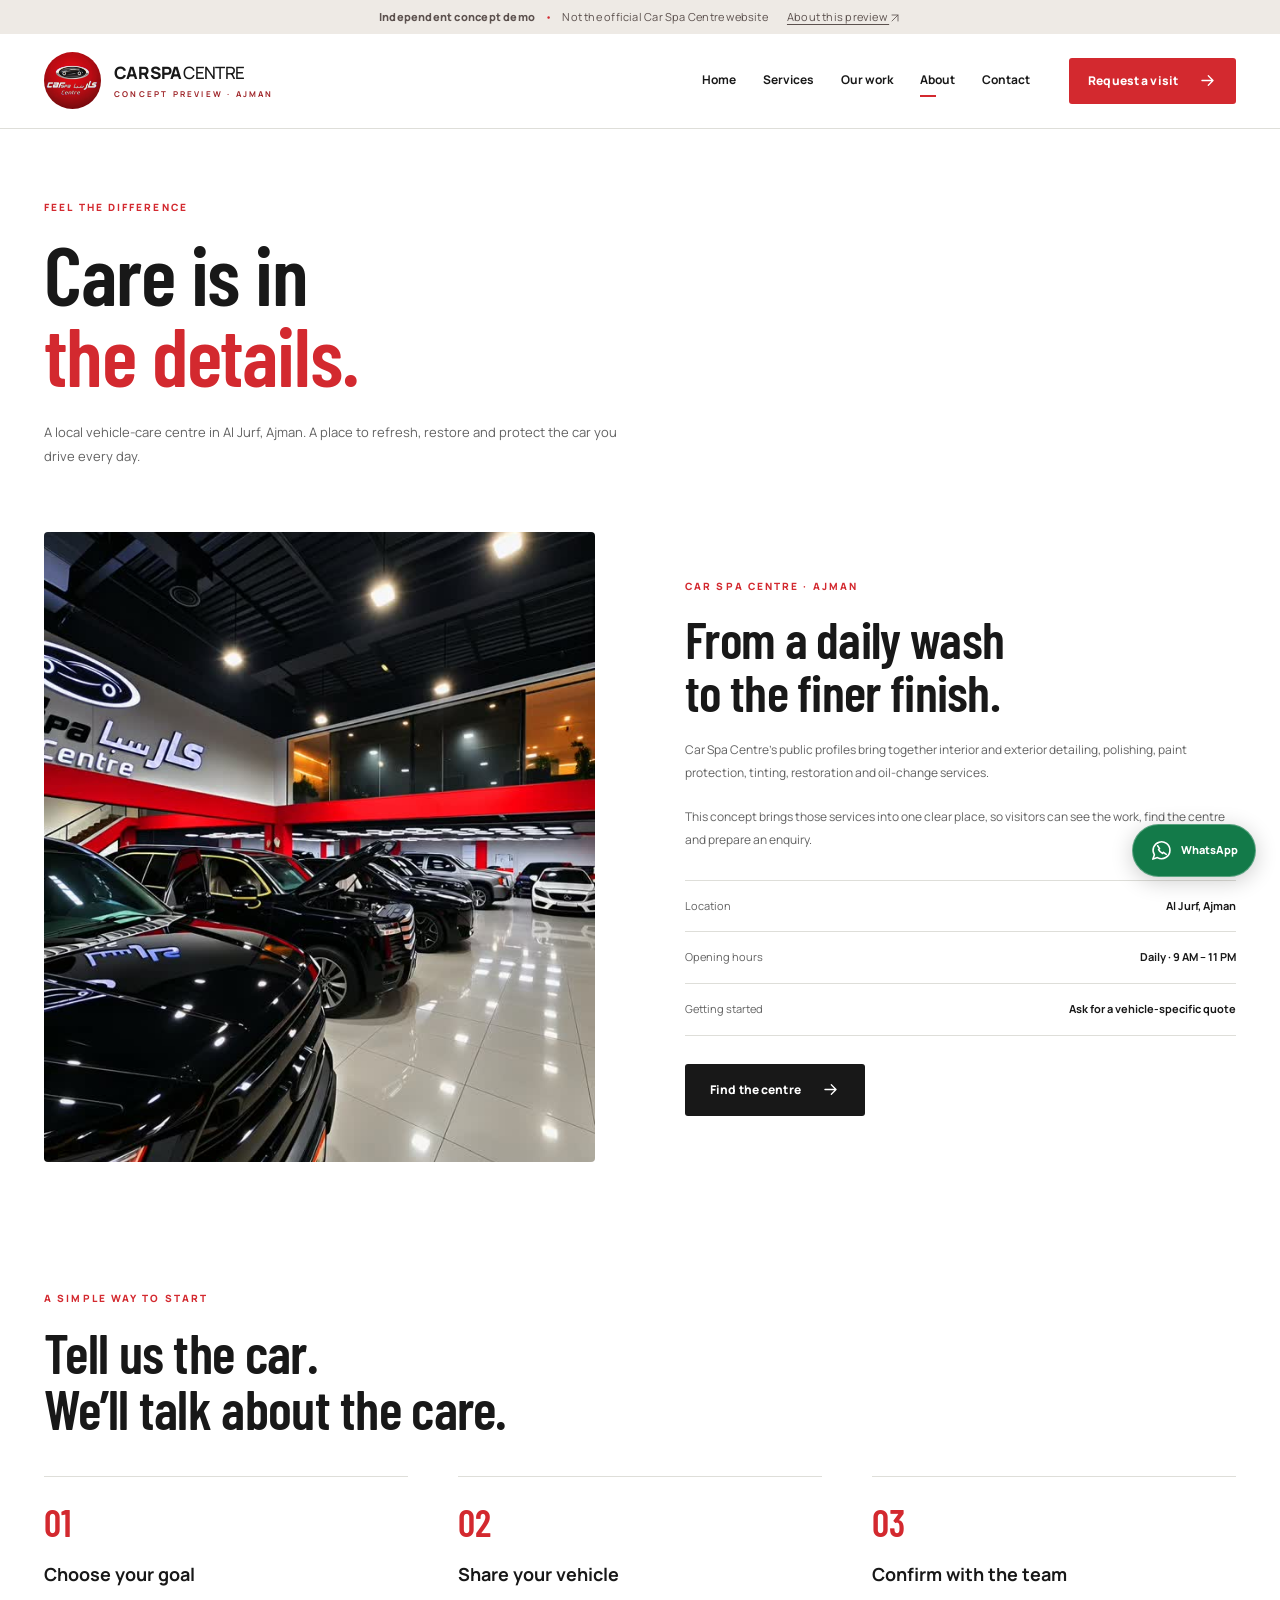
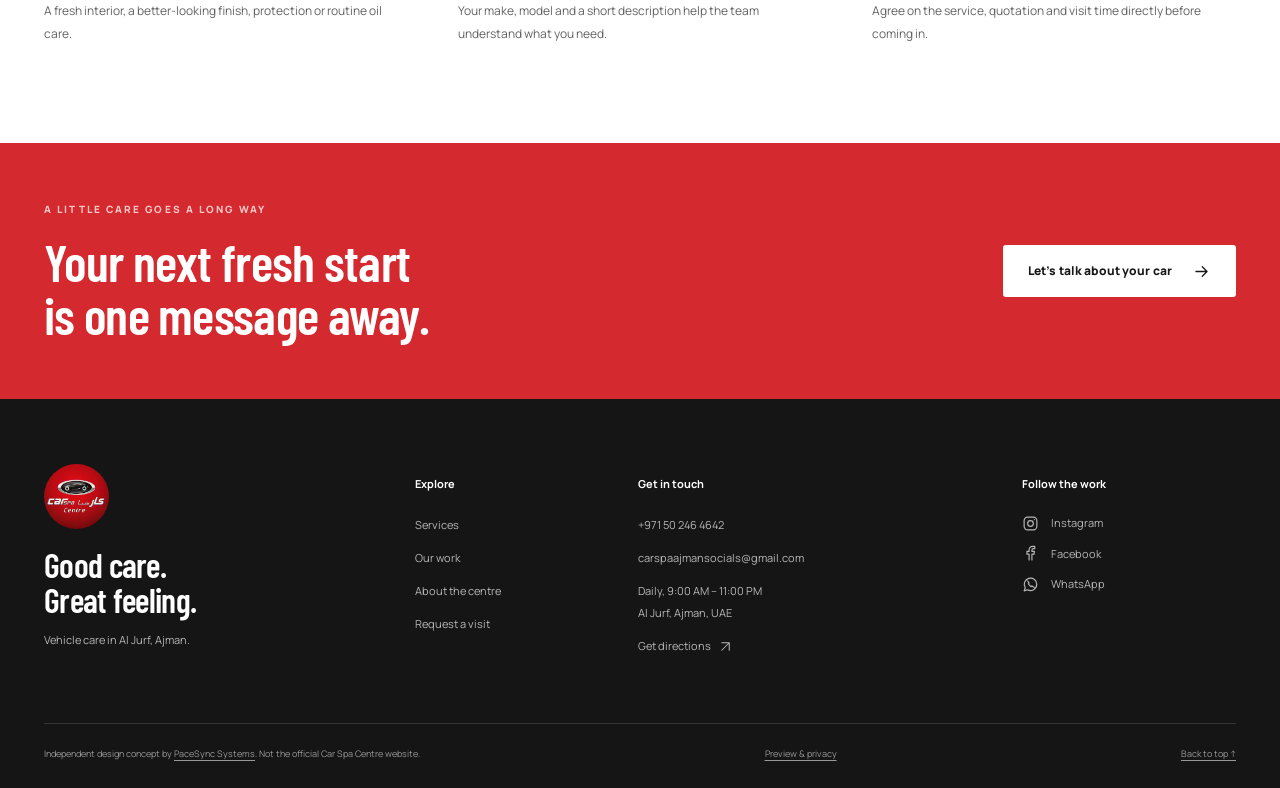
==== commit fc284734: "Clarify independent concept status across all preview pages" ====
--- a/about.html
+++ b/about.html
@@ -1,7 +1,7 @@
 <!doctype html><html lang="en"><head><meta charset="utf-8"><meta name="viewport" content="width=device-width,initial-scale=1"><title>About | Car Spa Centre Concept</title><meta name="description" content="Independent concept preview for Car Spa Centre in Al Jurf, Ajman. Explore vehicle detailing, polishing, PPF, tinting and visit enquiries."><meta name="robots" content="noindex,nofollow,noarchive"><meta name="theme-color" content="#151515"><meta name="referrer" content="strict-origin-when-cross-origin"><meta property="og:title" content="Car Spa Centre | Website Concept"><meta property="og:description" content="A temporary, independent website concept for Car Spa Centre in Ajman."><link rel="icon" type="image/jpeg" href="./assets/logo.jpg"><link rel="preconnect" href="https://fonts.googleapis.com"><link rel="preconnect" href="https://fonts.gstatic.com" crossorigin><link href="https://fonts.googleapis.com/css2?family=Barlow+Condensed:wght@500;600;700;800&family=Manrope:wght@400;500;600;700;800&display=swap" rel="stylesheet"><link href="./assets/style.css" rel="stylesheet"><script src="./assets/app.js" defer></script></head><body id="top"><a class="skip" href="#main">Skip to content</a>
-    <div class="preview-ribbon">Independent concept preview <span>•</span> Designed for Car Spa Centre <a href="./privacy.html">About this demo <svg class="icon " viewBox="0 0 24 24" fill="none" stroke="currentColor" stroke-width="1.65" stroke-linecap="round" stroke-linejoin="round" aria-hidden="true"><path d="M6 18 18 6M6 6h12v12"/></svg></a></div>
+    <div class="preview-ribbon"><strong>Independent concept demo</strong><span>•</span> Not the official Car Spa Centre website <a href="./privacy.html">About this preview <svg class="icon " viewBox="0 0 24 24" fill="none" stroke="currentColor" stroke-width="1.65" stroke-linecap="round" stroke-linejoin="round" aria-hidden="true"><path d="M6 18 18 6M6 6h12v12"/></svg></a></div>
     <header class="site-header"><div class="wrap nav-wrap">
-      <a class="brand" href="./index.html" aria-label="Car Spa Centre home"><img src="./assets/logo.jpg" width="60" height="60" alt="Car Spa Centre logo"><span>CAR SPA <strong>CENTRE</strong><small>AL JURF · AJMAN</small></span></a>
+      <a class="brand" href="./index.html" aria-label="Car Spa Centre concept home"><img src="./assets/logo.jpg" width="60" height="60" alt="Car Spa Centre logo"><span>CAR SPA <strong>CENTRE</strong><small>CONCEPT PREVIEW · AJMAN</small></span></a>
       <button class="menu-toggle" aria-label="Open navigation" aria-controls="main-nav" aria-expanded="false"><svg class="icon " viewBox="0 0 24 24" fill="none" stroke="currentColor" stroke-width="1.65" stroke-linecap="round" stroke-linejoin="round" aria-hidden="true"><path d="M4 7h16M4 12h16M4 17h16"/></svg></button>
       <nav id="main-nav" aria-label="Main navigation"><a class="nav-link" href="./index.html">Home</a><a class="nav-link" href="./services.html">Services</a><a class="nav-link" href="./gallery.html">Our work</a><a class="nav-link active" href="./about.html">About</a><a class="nav-link" href="./contact.html">Contact</a><a class="btn btn-red" href="./booking.html">Request a visit<svg class="icon " viewBox="0 0 24 24" fill="none" stroke="currentColor" stroke-width="1.65" stroke-linecap="round" stroke-linejoin="round" aria-hidden="true"><path d="M5 12h14M13 6l6 6-6 6"/></svg></a></nav>
     </div></header><main id="main"><section class="page-heading wrap"><div><p class="eyebrow">FEEL THE DIFFERENCE</p><h1>Care is in<br><em>the details.</em></h1><p class="lede">A local vehicle-care centre in Al Jurf, Ajman. A place to refresh, restore and protect the car you drive every day.</p></div></section><section class="wrap about-layout"><div class="about-photo"><img src="./assets/social-10.jpg" alt="Vehicles inside Car Spa Centre’s Ajman workshop" loading="lazy"></div><div class="about-copy"><p class="eyebrow">CAR SPA CENTRE · AJMAN</p><h2>From a daily wash<br>to the finer finish.</h2><p>Car Spa Centre’s public profiles bring together interior and exterior detailing, polishing, paint protection, tinting, restoration and oil-change services.</p><p>This concept brings those services into one clear place, so visitors can see the work, find the centre and prepare an enquiry.</p><div class="about-facts"><div><span>Location</span><strong>Al Jurf, Ajman</strong></div><div><span>Opening hours</span><strong>Daily · 9 AM – 11 PM</strong></div><div><span>Getting started</span><strong>Ask for a vehicle-specific quote</strong></div></div><a class="btn btn-dark" href="./contact.html">Find the centre<svg class="icon " viewBox="0 0 24 24" fill="none" stroke="currentColor" stroke-width="1.65" stroke-linecap="round" stroke-linejoin="round" aria-hidden="true"><path d="M5 12h14M13 6l6 6-6 6"/></svg></a></div></section><section class="section wrap"><p class="eyebrow">A SIMPLE WAY TO START</p><h2>Tell us the car.<br>We’ll talk about the care.</h2><div class="steps-grid"><article><span>01</span><h3>Choose your goal</h3><p>A fresh interior, a better-looking finish, protection or routine oil care.</p></article><article><span>02</span><h3>Share your vehicle</h3><p>Your make, model and a short description help the team understand what you need.</p></article><article><span>03</span><h3>Confirm with the team</h3><p>Agree on the service, quotation and visit time directly before coming in.</p></article></div></section><section class="cta-band"><div class="wrap cta-inner"><div><p class="eyebrow light">A LITTLE CARE GOES A LONG WAY</p><h2>Your next fresh start<br>is one message away.</h2></div><a class="btn btn-white" href="./booking.html">Let’s talk about your car<svg class="icon " viewBox="0 0 24 24" fill="none" stroke="currentColor" stroke-width="1.65" stroke-linecap="round" stroke-linejoin="round" aria-hidden="true"><path d="M5 12h14M13 6l6 6-6 6"/></svg></a></div></section></main><footer class="site-footer"><div class="wrap footer-top">
--- a/assets/style.css
+++ b/assets/style.css
@@ -5,3 +5,6 @@
 @media(max-width:640px){html{scroll-padding-top:90px}.wrap{width:calc(100% - 40px)}.preview-ribbon{font-size:8px;gap:5px;min-height:28px;padding:7px 12px}.preview-ribbon a{margin-left:6px;font-size:8px}.preview-ribbon .icon{width:10px;height:10px}.brand{gap:9px}.brand img{width:45px;height:45px}.brand>span{font-size:14px;letter-spacing:-.5px}.brand small{font-size:7px;letter-spacing:1.8px;margin-top:7px}.nav-wrap{height:72px}.menu-toggle{padding:10px}nav{top:72px;padding:18px 20px 24px}.hero-layout{grid-template-columns:1fr;min-height:0}.hero-copy{padding:42px 0 33px}.hero .eyebrow{font-size:9px;margin-bottom:15px}.hero h1{font-size:clamp(74px,18vw,108px);letter-spacing:-1px;line-height:.95;margin:18px 0 20px}.hero-description{font-size:12px;line-height:1.8}.hero-actions{flex-direction:row;align-items:center;gap:22px;margin-top:26px}.btn{font-size:11px;min-height:49px;padding:14px 19px;gap:15px}.hero-actions .btn{padding:14px 17px;gap:15px}.hero-actions .text-link{font-size:10px;gap:7px}.hero-location{margin-top:28px;max-width:none;padding-top:20px}.hero-location>div{font-size:11px}.hero-location span{font-size:9px}.hero-image{height:435px;margin:0 -20px;min-height:0}.hero-image>img{position:relative;height:100%;object-position:center 49%}.image-side-note{top:24px;font-size:8px;letter-spacing:2px;padding:14px 9px}.image-corner{top:24px;right:22px}.hero-image-link{right:23px;bottom:25px;font-size:11px}.service-marquee{padding:12px 0}.service-marquee>div{justify-content:flex-start;padding:0 20px;font-size:14px;gap:24px}.section{padding-top:57px;padding-bottom:57px}.section-heading{display:block;margin-bottom:29px}.section-heading h2,h2{font-size:43px;letter-spacing:-.4px}.eyebrow{font-size:9px;letter-spacing:1.7px;margin-bottom:14px}.section-heading>div:last-child{margin-top:22px;max-width:none}.section-heading>div:last-child>p{font-size:11px;margin-bottom:10px}.services-grid{gap:25px 14px}.service-photo{aspect-ratio:4/4.7}.service-photo>span{font-size:21px;left:12px;top:10px}.service-photo>.icon{right:12px;bottom:12px;width:18px;height:18px}.service-info{padding-top:14px;margin-top:9px}.service-info h3{font-size:12px;letter-spacing:-.15px;line-height:1.5}.service-info p{font-size:9px;line-height:1.7;margin-top:5px}.care-finder{padding:51px 0}.finder-layout{gap:25px}.finder-layout>div>p:not(.eyebrow){font-size:11px;margin-top:16px}.finder-layout>div:first-child h2{font-size:43px;max-width:290px}.finder-layout>div:first-child h2 br{display:block}.finder-panel{padding:19px}.finder-options{gap:6px;margin-bottom:21px}.finder-option{padding:10px 8px;font-size:9px;line-height:1.6;display:block;text-align:left;min-height:58px}.finder-option>.icon{width:12px;height:12px;display:block;margin-top:7px}.finder-result h3{font-size:29px}.finder-result p{font-size:11px}.finder-result .text-link{font-size:10px}.gallery-grid{grid-template-columns:repeat(2,1fr);gap:27px 14px}.home-gallery{grid-template-columns:1fr;gap:27px}.home-gallery .gallery-card{display:none}.home-gallery .gallery-card:first-child{display:block}.home-gallery .gallery-open>img{aspect-ratio:4/4.3}.gallery-caption h3{font-size:10px;line-height:1.5;margin-top:5px}.gallery-caption{padding-top:12px;gap:5px}.gallery-caption span{font-size:8px}.source-link{padding:5px}.source-link .icon{width:15px;height:15px}.gallery-zoom{width:29px;height:29px;bottom:10px;right:10px}.gallery-zoom>.icon{width:17px;height:17px}.visit-layout{grid-template-columns:1fr;padding:36px 0 48px;gap:32px}.visit-photo img{height:380px;object-position:center 56%}.photo-note{font-size:9px;left:17px;bottom:17px;padding:10px 13px}.visit-copy h2{font-size:43px}.visit-copy>p:not(.eyebrow){font-size:12px;margin:18px 0 23px}.detail-row{gap:13px}.cta-band{padding:43px 0}.cta-inner{display:block}.cta-inner h2{font-size:42px}.cta-inner .btn{margin-top:25px}.site-footer{padding-top:43px}.footer-top{grid-template-columns:1fr 1fr;gap:27px 20px;padding-bottom:36px}.footer-brand{grid-column:1/-1;display:grid;grid-template-columns:55px 1fr;gap:10px 18px;align-items:center}.footer-brand img{width:55px;height:55px;margin:0}.footer-brand h2{font-size:31px}.footer-brand h2 br{display:none}.footer-brand p{grid-column:1/-1;margin:7px 0 0}.footer-top>div:nth-child(3){grid-column:1/-1;grid-row:3}.footer-top>div:nth-child(4){grid-column:2;grid-row:2}.footer-top h3{font-size:10px;margin:14px 0 18px}.footer-top>div>a,.footer-top>div>p{font-size:10px;margin:9px 0;line-height:1.9}.social-links{font-size:10px;gap:13px}.footer-bottom{display:flex;flex-wrap:wrap;gap:15px;padding:20px 0 85px;font-size:8px;line-height:1.8}.footer-bottom p{width:100%}.floating-wa{right:16px;bottom:16px;padding:12px 15px;font-size:10px}.floating-wa>.icon{width:21px;height:21px}.page-heading{padding-top:40px;padding-bottom:35px;display:block}.page-heading h1{font-size:64px;letter-spacing:-.8px}.page-heading .lede{font-size:12px;margin-top:21px;max-width:360px}.service-jump{font-size:9px;gap:12px 20px;padding:17px 0;margin-bottom:26px}.service-details{padding-bottom:15px}.service-detail{grid-template-columns:1fr;gap:28px;padding:10px 0 50px;scroll-margin-top:95px}.service-detail:nth-child(even) .detail-image{order:0}.detail-image{height:350px}.detail-copy h2{font-size:42px;margin-top:13px}.detail-copy>p{font-size:12px}.detail-copy>p.service-subtitle{font-size:13px}.service-number{font-size:9px}.check-list{font-size:11px;margin:21px 0}.quote-line{font-size:10px;gap:14px}.quote-line>strong{font-size:11px}.quote-note{grid-template-columns:1fr;gap:20px;padding:26px}.quote-note h2{font-size:33px}.quote-note>.btn{grid-column:auto;justify-self:stretch}.quote-note>p{font-size:11px}.faq-section h2{font-size:41px}summary{font-size:12px}details{padding:21px 0}details p{font-size:11px}.gallery-filters{gap:8px;padding-top:20px}.gallery-filter{padding:10px 14px;font-size:10px}.gallery-count{font-size:9px;margin:19px 0}.gallery-section{padding-bottom:55px}.source-note{font-size:9px}.lightbox{max-width:calc(100vw - 24px);padding:12px}.lightbox>img{max-height:72vh}.lightbox>div{display:block;padding:15px 0 4px}.lightbox-title{font-size:11px}.lightbox-source{font-size:9px;display:block;margin-top:10px}.lightbox-close{right:20px;top:20px}.about-layout{grid-template-columns:1fr;gap:32px;padding-bottom:0}.about-photo{height:430px}.about-copy h2{font-size:43px}.about-copy>p:not(.eyebrow){font-size:12px}.about-facts>div{flex-direction:row;gap:15px;font-size:10px}.about-facts strong{text-align:right;max-width:185px}.steps-grid{grid-template-columns:1fr;gap:25px;margin-top:28px}.steps-grid article{display:grid;grid-template-columns:44px 1fr;gap:5px 14px;padding-top:20px}.steps-grid article>span{grid-row:1/3;font-size:32px}.steps-grid h3{font-size:16px;margin:4px 0 6px}.steps-grid p{font-size:11px;grid-column:2}.contact-layout{grid-template-columns:1fr;gap:35px}.contact-tile{padding:21px 0;gap:16px}.contact-tile strong{font-size:21px}.contact-tile small{font-size:8px}.email-tile strong{font-size:15px}.contact-hours{padding:21px 0}.form-shell{padding:24px 20px}.form-shell h2{font-size:34px}.form-grid{grid-template-columns:1fr 1fr;gap:20px 12px}.field.full{grid-column:1/-1}.field label{font-size:9px}.field input,.field select,.field textarea{font-size:16px;padding:12px 10px;min-height:46px}.field input::placeholder,.field textarea::placeholder{font-size:12px}.form-demo-note{font-size:9px;gap:10px}.form-privacy{font-size:8px}.request-result{padding:17px}.request-result h3{font-size:28px}.request-result p:not(.eyebrow){font-size:10px}.request-result .btn{font-size:10px;gap:9px}.request-summary{font-size:10px;padding:12px}.location-layout{grid-template-columns:1fr;gap:28px;padding-top:55px}.location-copy h2{font-size:43px}.map-box{height:330px}.location-copy>p:not(.eyebrow){font-size:12px}.booking-layout{grid-template-columns:1fr;gap:26px;padding-bottom:55px}.booking-photo{height:300px}.booking-info{padding:23px 0 0}.booking-info h2{font-size:32px}.booking-info .check-list{font-size:11px}.legal-copy{padding-top:0;margin-bottom:60px}.legal-copy h2{font-size:29px}.legal-copy p{font-size:12px}}
 @media(max-width:365px){.wrap{width:calc(100% - 32px)}.preview-ribbon{font-size:7px;gap:4px}.preview-ribbon a{font-size:7px;margin-left:3px}.hero h1{font-size:72px}.hero-actions{gap:15px}.hero-actions .btn{font-size:10px;padding:13px 14px;gap:9px}.hero-actions .text-link{font-size:9px;gap:5px}.hero-image{margin:0 -16px;height:390px}.page-heading h1{font-size:58px}.form-grid{grid-template-columns:1fr}.field.full{grid-column:auto}.form-shell{padding:22px 16px}.contact-tile strong{font-size:18px}.email-tile strong{font-size:13px}.about-facts>div{font-size:9px}.section-heading h2,h2{font-size:39px}.footer-brand h2{font-size:28px}}
 @media(prefers-reduced-motion:reduce){html{scroll-behavior:auto}*,*:before,*:after{animation:none!important;transition:none!important}}
+/* Clear, persistent distinction between a design proposal and the official business. */
+.preview-ribbon{flex-wrap:wrap;row-gap:2px;padding:8px 18px;font-size:11px;line-height:1.6}.preview-ribbon>strong{font-weight:800}.preview-ribbon a{margin-left:9px}.brand small{color:#9e2327}
+@media(max-width:640px){.preview-ribbon{padding:7px 13px;font-size:9px;gap:2px 7px;justify-content:center}.preview-ribbon a{font-size:9px;margin-left:2px}.brand small{font-size:6.7px;letter-spacing:1.1px}}
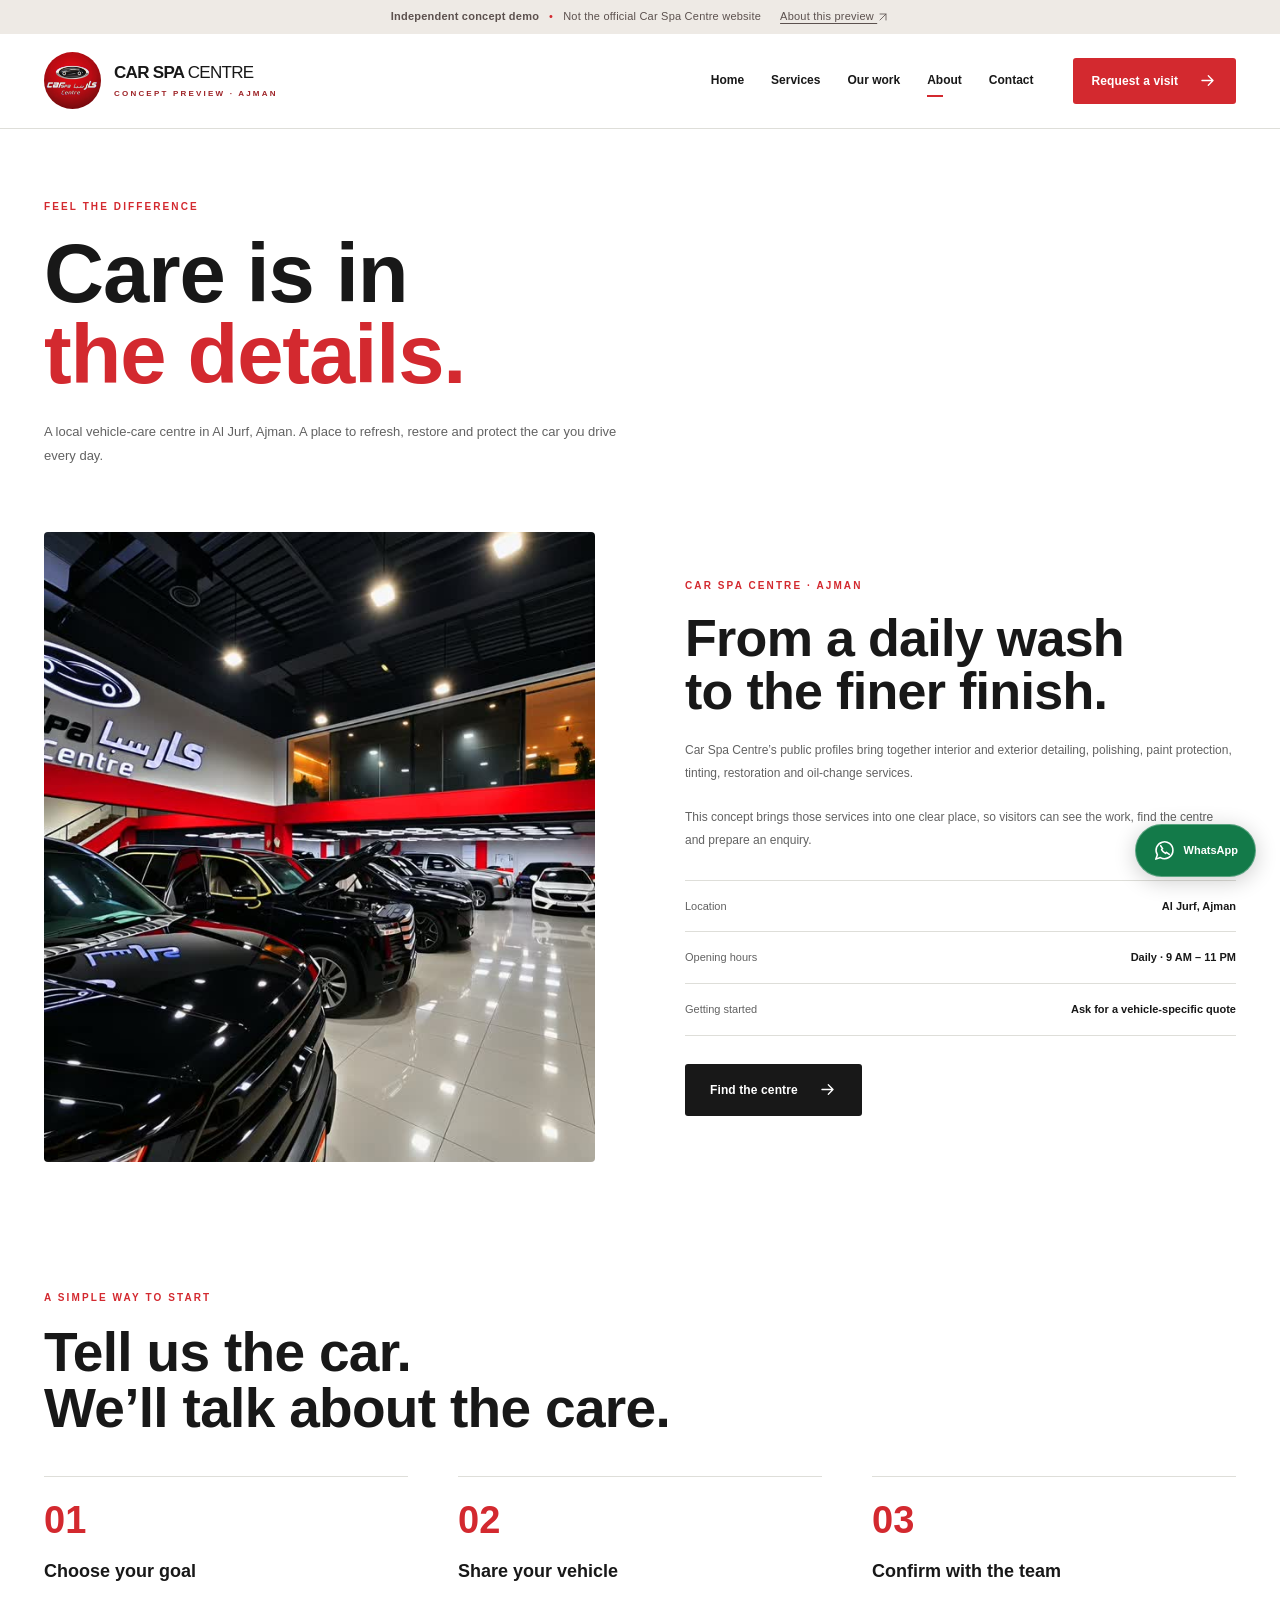
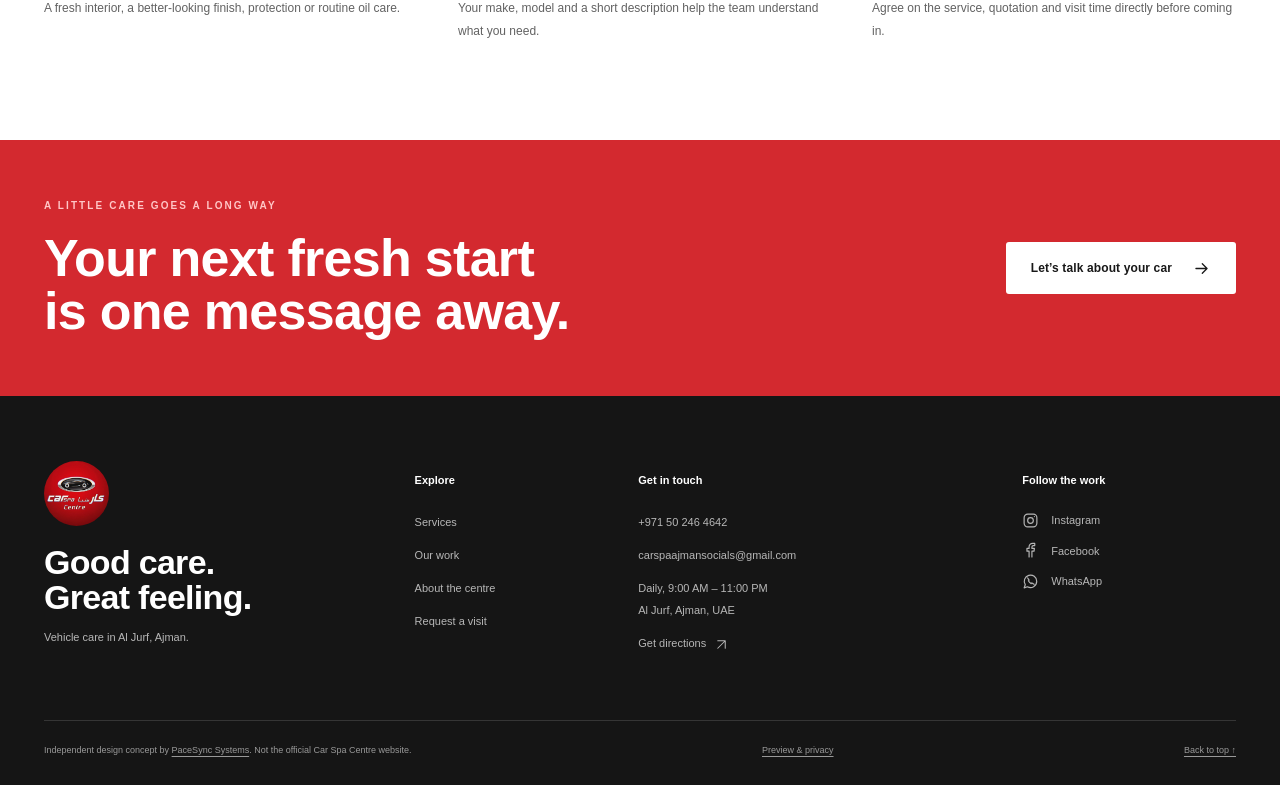
==== commit 331400cf: "Block network requests and native form submissions in the static demo" ====
--- a/about.html
+++ b/about.html
@@ -1,4 +1,4 @@
-<!doctype html><html lang="en"><head><meta charset="utf-8"><meta name="viewport" content="width=device-width,initial-scale=1"><title>About | Car Spa Centre Concept</title><meta name="description" content="Independent concept preview for Car Spa Centre in Al Jurf, Ajman. Explore vehicle detailing, polishing, PPF, tinting and visit enquiries."><meta name="robots" content="noindex,nofollow,noarchive"><meta name="theme-color" content="#151515"><meta name="referrer" content="strict-origin-when-cross-origin"><meta property="og:title" content="Car Spa Centre | Website Concept"><meta property="og:description" content="A temporary, independent website concept for Car Spa Centre in Ajman."><link rel="icon" type="image/jpeg" href="./assets/logo.jpg"><link rel="preconnect" href="https://fonts.googleapis.com"><link rel="preconnect" href="https://fonts.gstatic.com" crossorigin><link href="https://fonts.googleapis.com/css2?family=Barlow+Condensed:wght@500;600;700;800&family=Manrope:wght@400;500;600;700;800&display=swap" rel="stylesheet"><link href="./assets/style.css" rel="stylesheet"><script src="./assets/app.js" defer></script></head><body id="top"><a class="skip" href="#main">Skip to content</a>
+<!doctype html><html lang="en"><head><meta charset="utf-8"><meta http-equiv="Content-Security-Policy" content="default-src &#x27;self&#x27;; script-src &#x27;self&#x27;; style-src &#x27;self&#x27; https://fonts.googleapis.com; font-src &#x27;self&#x27; https://fonts.gstatic.com; img-src &#x27;self&#x27; data:; frame-src https://www.google.com; connect-src &#x27;none&#x27;; form-action &#x27;none&#x27;; object-src &#x27;none&#x27;; base-uri &#x27;self&#x27;; upgrade-insecure-requests"><meta name="viewport" content="width=device-width,initial-scale=1"><title>About | Car Spa Centre Concept</title><meta name="description" content="Independent concept preview for Car Spa Centre in Al Jurf, Ajman. Explore vehicle detailing, polishing, PPF, tinting and visit enquiries."><meta name="robots" content="noindex,nofollow,noarchive"><meta name="theme-color" content="#151515"><meta name="referrer" content="strict-origin-when-cross-origin"><meta property="og:title" content="Car Spa Centre | Website Concept"><meta property="og:description" content="A temporary, independent website concept for Car Spa Centre in Ajman."><link rel="icon" type="image/jpeg" href="./assets/logo.jpg"><link rel="preconnect" href="https://fonts.googleapis.com"><link rel="preconnect" href="https://fonts.gstatic.com" crossorigin><link href="https://fonts.googleapis.com/css2?family=Barlow+Condensed:wght@500;600;700;800&family=Manrope:wght@400;500;600;700;800&display=swap" rel="stylesheet"><link href="./assets/style.css" rel="stylesheet"><script src="./assets/app.js" defer></script></head><body id="top"><a class="skip" href="#main">Skip to content</a>
     <div class="preview-ribbon"><strong>Independent concept demo</strong><span>•</span> Not the official Car Spa Centre website <a href="./privacy.html">About this preview <svg class="icon " viewBox="0 0 24 24" fill="none" stroke="currentColor" stroke-width="1.65" stroke-linecap="round" stroke-linejoin="round" aria-hidden="true"><path d="M6 18 18 6M6 6h12v12"/></svg></a></div>
     <header class="site-header"><div class="wrap nav-wrap">
       <a class="brand" href="./index.html" aria-label="Car Spa Centre concept home"><img src="./assets/logo.jpg" width="60" height="60" alt="Car Spa Centre logo"><span>CAR SPA <strong>CENTRE</strong><small>CONCEPT PREVIEW · AJMAN</small></span></a>
